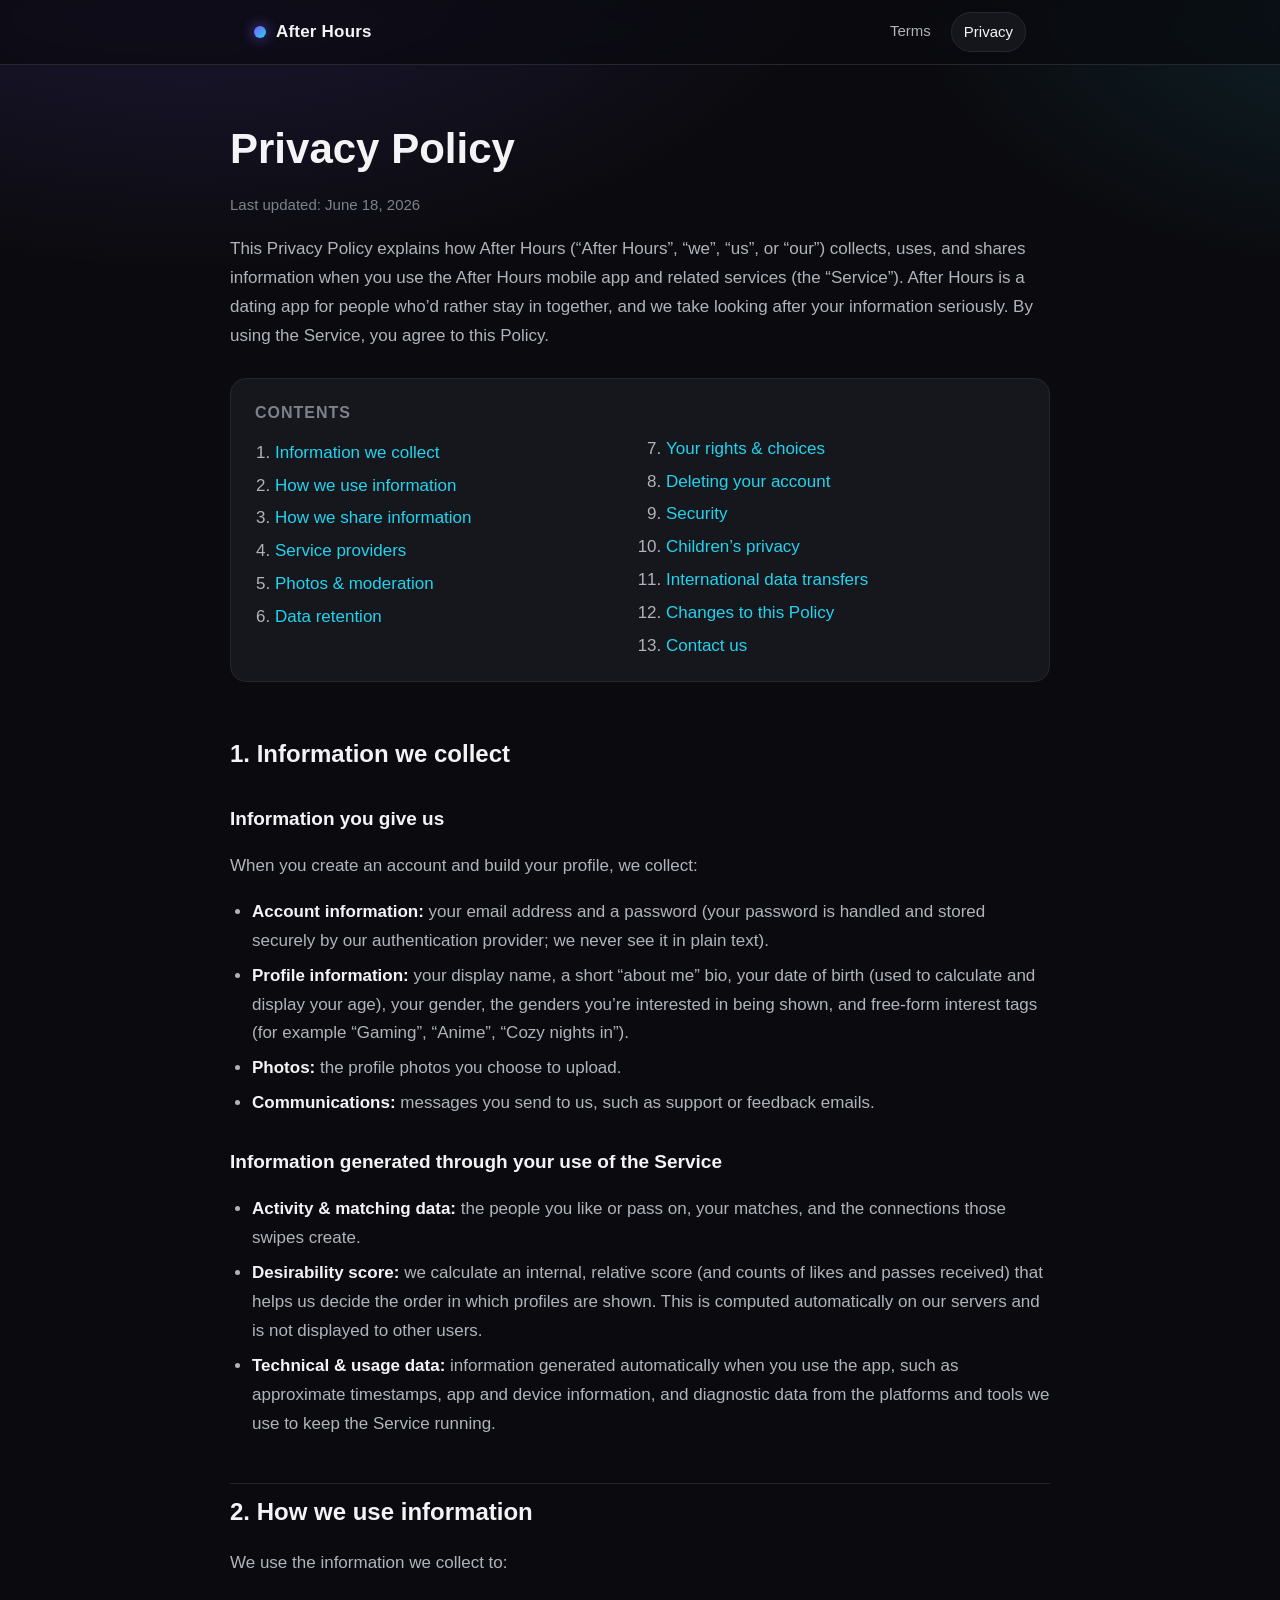
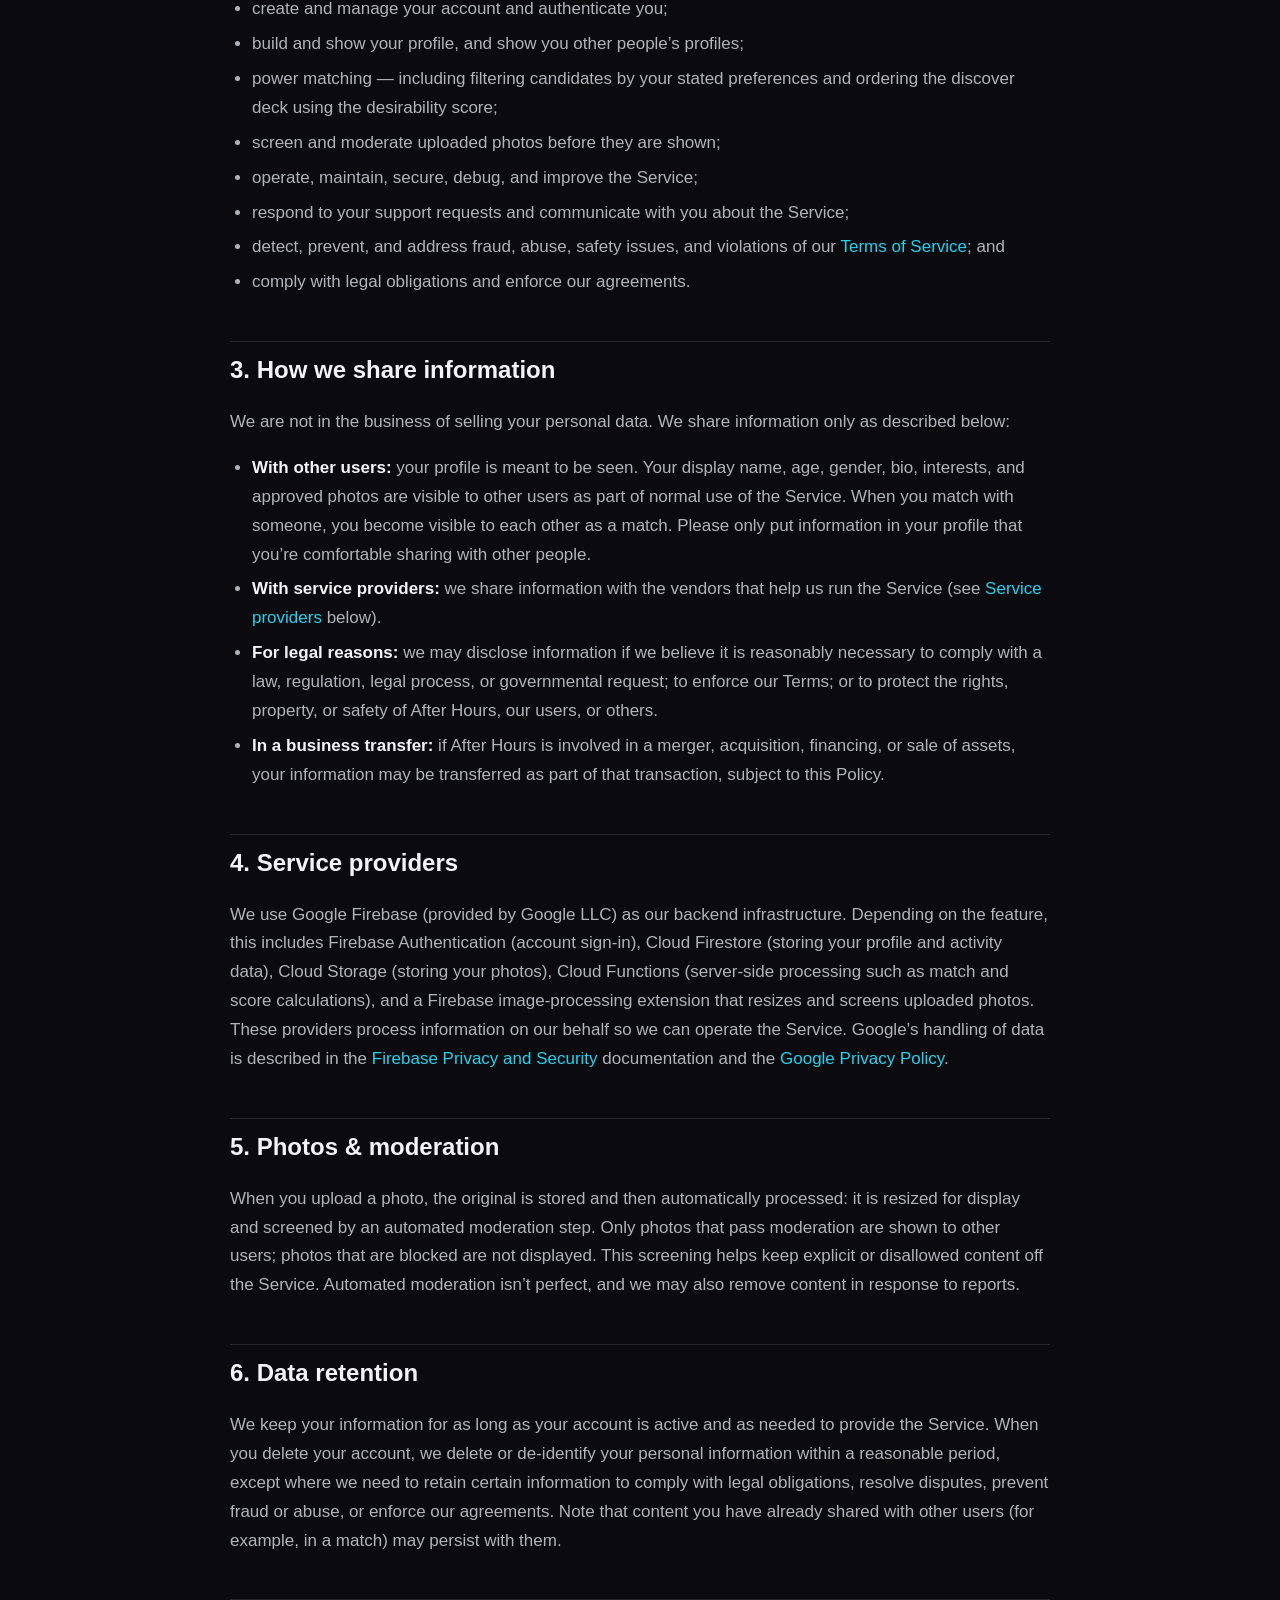
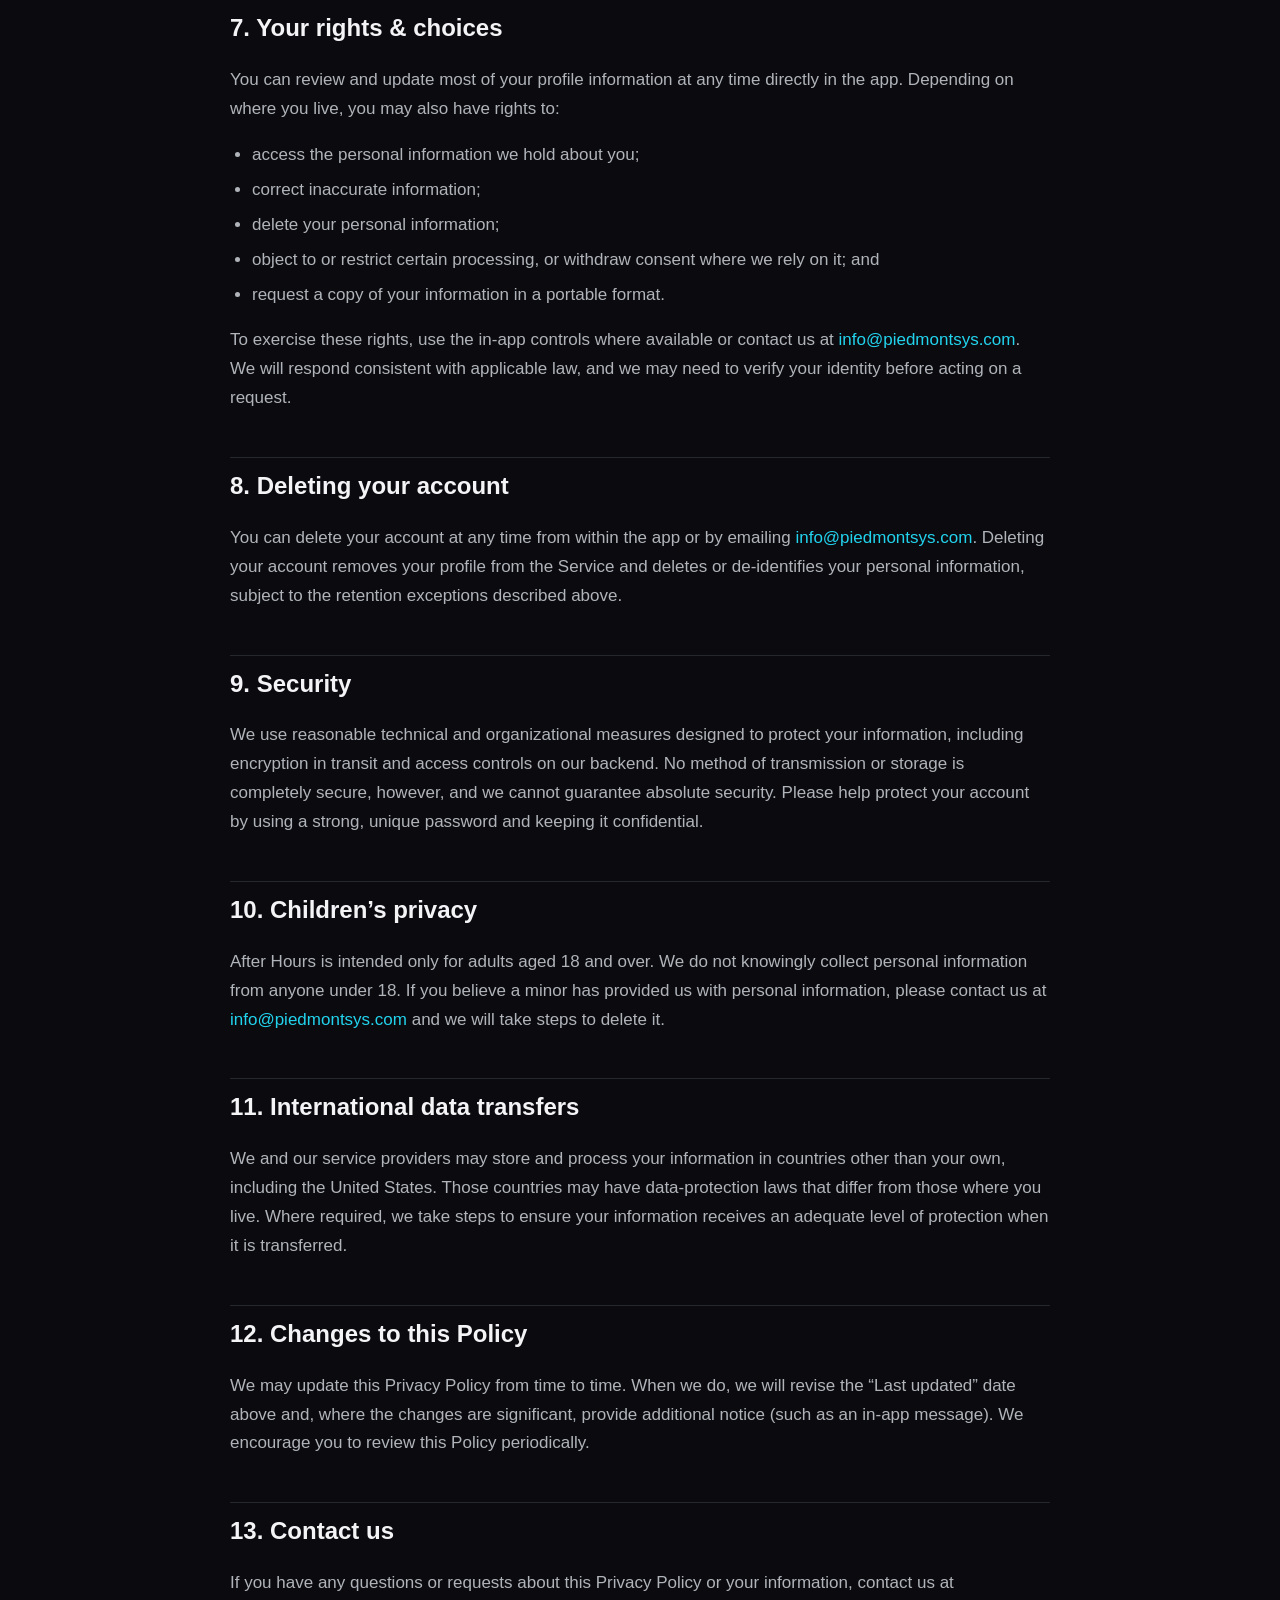
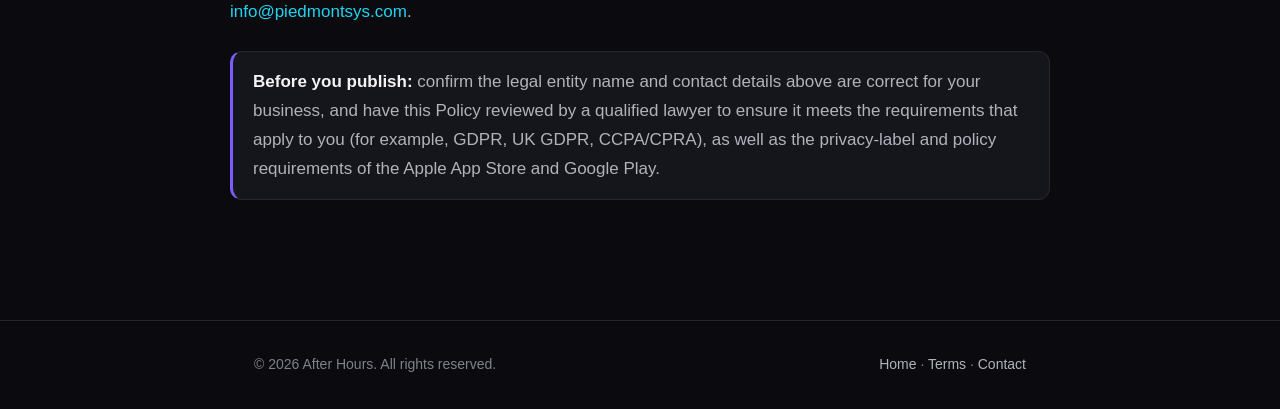
==== privacy.html @ 9568c4ad "Add Terms of Service and Privacy Policy pages for GitHub Pages Static site (no build step) for hosti" ====
<!DOCTYPE html>
<html lang="en">
  <head>
    <meta charset="UTF-8" />
    <meta name="viewport" content="width=device-width, initial-scale=1.0" />
    <title>Privacy Policy — After Hours</title>
    <meta
      name="description"
      content="The Privacy Policy for After Hours, the dating app for people who'd rather stay in together."
    />
    <link rel="stylesheet" href="styles.css" />
  </head>
  <body>
    <header class="site-header">
      <div class="wrap">
        <a class="brand" href="index.html">
          <span class="dot"></span>
          After Hours
        </a>
        <nav class="nav">
          <a href="terms.html">Terms</a>
          <a href="privacy.html" class="active">Privacy</a>
        </nav>
      </div>
    </header>

    <main class="wrap doc">
      <h1>Privacy Policy</h1>
      <p class="updated">Last updated: June 18, 2026</p>
      <p class="intro">
        This Privacy Policy explains how After Hours (&ldquo;After Hours&rdquo;,
        &ldquo;we&rdquo;, &ldquo;us&rdquo;, or &ldquo;our&rdquo;) collects, uses,
        and shares information when you use the After Hours mobile app and
        related services (the &ldquo;Service&rdquo;). After Hours is a dating app
        for people who&rsquo;d rather stay in together, and we take looking after
        your information seriously. By using the Service, you agree to this
        Policy.
      </p>

      <nav class="toc" aria-label="Table of contents">
        <h2>Contents</h2>
        <ol>
          <li><a href="#collect">Information we collect</a></li>
          <li><a href="#use">How we use information</a></li>
          <li><a href="#share">How we share information</a></li>
          <li><a href="#providers">Service providers</a></li>
          <li><a href="#photos">Photos &amp; moderation</a></li>
          <li><a href="#retention">Data retention</a></li>
          <li><a href="#rights">Your rights &amp; choices</a></li>
          <li><a href="#delete">Deleting your account</a></li>
          <li><a href="#security">Security</a></li>
          <li><a href="#children">Children&rsquo;s privacy</a></li>
          <li><a href="#international">International data transfers</a></li>
          <li><a href="#changes">Changes to this Policy</a></li>
          <li><a href="#contact">Contact us</a></li>
        </ol>
      </nav>

      <h2 id="collect">1. Information we collect</h2>

      <h3>Information you give us</h3>
      <p>
        When you create an account and build your profile, we collect:
      </p>
      <ul>
        <li>
          <strong>Account information:</strong> your email address and a
          password (your password is handled and stored securely by our
          authentication provider; we never see it in plain text).
        </li>
        <li>
          <strong>Profile information:</strong> your display name, a short
          &ldquo;about me&rdquo; bio, your date of birth (used to calculate and
          display your age), your gender, the genders you&rsquo;re interested in
          being shown, and free-form interest tags (for example
          &ldquo;Gaming&rdquo;, &ldquo;Anime&rdquo;, &ldquo;Cozy nights
          in&rdquo;).
        </li>
        <li>
          <strong>Photos:</strong> the profile photos you choose to upload.
        </li>
        <li>
          <strong>Communications:</strong> messages you send to us, such as
          support or feedback emails.
        </li>
      </ul>

      <h3>Information generated through your use of the Service</h3>
      <ul>
        <li>
          <strong>Activity &amp; matching data:</strong> the people you like or
          pass on, your matches, and the connections those swipes create.
        </li>
        <li>
          <strong>Desirability score:</strong> we calculate an internal,
          relative score (and counts of likes and passes received) that helps us
          decide the order in which profiles are shown. This is computed
          automatically on our servers and is not displayed to other users.
        </li>
        <li>
          <strong>Technical &amp; usage data:</strong> information generated
          automatically when you use the app, such as approximate timestamps,
          app and device information, and diagnostic data from the platforms and
          tools we use to keep the Service running.
        </li>
      </ul>

      <h2 id="use">2. How we use information</h2>
      <p>We use the information we collect to:</p>
      <ul>
        <li>create and manage your account and authenticate you;</li>
        <li>
          build and show your profile, and show you other people&rsquo;s
          profiles;
        </li>
        <li>
          power matching &mdash; including filtering candidates by your stated
          preferences and ordering the discover deck using the desirability
          score;
        </li>
        <li>screen and moderate uploaded photos before they are shown;</li>
        <li>
          operate, maintain, secure, debug, and improve the Service;
        </li>
        <li>
          respond to your support requests and communicate with you about the
          Service;
        </li>
        <li>
          detect, prevent, and address fraud, abuse, safety issues, and
          violations of our <a href="terms.html">Terms of Service</a>; and
        </li>
        <li>comply with legal obligations and enforce our agreements.</li>
      </ul>

      <h2 id="share">3. How we share information</h2>
      <p>We are not in the business of selling your personal data. We share information only as described below:</p>
      <ul>
        <li>
          <strong>With other users:</strong> your profile is meant to be seen.
          Your display name, age, gender, bio, interests, and approved photos
          are visible to other users as part of normal use of the Service. When
          you match with someone, you become visible to each other as a match.
          Please only put information in your profile that you&rsquo;re
          comfortable sharing with other people.
        </li>
        <li>
          <strong>With service providers:</strong> we share information with the
          vendors that help us run the Service (see
          <a href="#providers">Service providers</a> below).
        </li>
        <li>
          <strong>For legal reasons:</strong> we may disclose information if we
          believe it is reasonably necessary to comply with a law, regulation,
          legal process, or governmental request; to enforce our Terms; or to
          protect the rights, property, or safety of After Hours, our users, or
          others.
        </li>
        <li>
          <strong>In a business transfer:</strong> if After Hours is involved in
          a merger, acquisition, financing, or sale of assets, your information
          may be transferred as part of that transaction, subject to this
          Policy.
        </li>
      </ul>

      <h2 id="providers">4. Service providers</h2>
      <p>
        We use Google Firebase (provided by Google LLC) as our backend
        infrastructure. Depending on the feature, this includes Firebase
        Authentication (account sign-in), Cloud Firestore (storing your profile
        and activity data), Cloud Storage (storing your photos), Cloud Functions
        (server-side processing such as match and score calculations), and a
        Firebase image-processing extension that resizes and screens uploaded
        photos. These providers process information on our behalf so we can
        operate the Service. Google&rsquo;s handling of data is described in the
        <a
          href="https://firebase.google.com/support/privacy"
          target="_blank"
          rel="noopener"
          >Firebase Privacy and Security</a
        >
        documentation and the
        <a
          href="https://policies.google.com/privacy"
          target="_blank"
          rel="noopener"
          >Google Privacy Policy</a
        >.
      </p>

      <h2 id="photos">5. Photos &amp; moderation</h2>
      <p>
        When you upload a photo, the original is stored and then automatically
        processed: it is resized for display and screened by an automated
        moderation step. Only photos that pass moderation are shown to other
        users; photos that are blocked are not displayed. This screening helps
        keep explicit or disallowed content off the Service. Automated
        moderation isn&rsquo;t perfect, and we may also remove content in
        response to reports.
      </p>

      <h2 id="retention">6. Data retention</h2>
      <p>
        We keep your information for as long as your account is active and as
        needed to provide the Service. When you delete your account, we delete
        or de-identify your personal information within a reasonable period,
        except where we need to retain certain information to comply with legal
        obligations, resolve disputes, prevent fraud or abuse, or enforce our
        agreements. Note that content you have already shared with other users
        (for example, in a match) may persist with them.
      </p>

      <h2 id="rights">7. Your rights &amp; choices</h2>
      <p>
        You can review and update most of your profile information at any time
        directly in the app. Depending on where you live, you may also have
        rights to:
      </p>
      <ul>
        <li>access the personal information we hold about you;</li>
        <li>correct inaccurate information;</li>
        <li>delete your personal information;</li>
        <li>
          object to or restrict certain processing, or withdraw consent where we
          rely on it; and
        </li>
        <li>
          request a copy of your information in a portable format.
        </li>
      </ul>
      <p>
        To exercise these rights, use the in-app controls where available or
        contact us at
        <a href="mailto:info@piedmontsys.com">info@piedmontsys.com</a>. We will
        respond consistent with applicable law, and we may need to verify your
        identity before acting on a request.
      </p>

      <h2 id="delete">8. Deleting your account</h2>
      <p>
        You can delete your account at any time from within the app or by
        emailing
        <a href="mailto:info@piedmontsys.com">info@piedmontsys.com</a>. Deleting
        your account removes your profile from the Service and deletes or
        de-identifies your personal information, subject to the retention
        exceptions described above.
      </p>

      <h2 id="security">9. Security</h2>
      <p>
        We use reasonable technical and organizational measures designed to
        protect your information, including encryption in transit and access
        controls on our backend. No method of transmission or storage is
        completely secure, however, and we cannot guarantee absolute security.
        Please help protect your account by using a strong, unique password and
        keeping it confidential.
      </p>

      <h2 id="children">10. Children&rsquo;s privacy</h2>
      <p>
        After Hours is intended only for adults aged 18 and over. We do not
        knowingly collect personal information from anyone under 18. If you
        believe a minor has provided us with personal information, please contact
        us at
        <a href="mailto:info@piedmontsys.com">info@piedmontsys.com</a> and we
        will take steps to delete it.
      </p>

      <h2 id="international">11. International data transfers</h2>
      <p>
        We and our service providers may store and process your information in
        countries other than your own, including the United States. Those
        countries may have data-protection laws that differ from those where you
        live. Where required, we take steps to ensure your information receives
        an adequate level of protection when it is transferred.
      </p>

      <h2 id="changes">12. Changes to this Policy</h2>
      <p>
        We may update this Privacy Policy from time to time. When we do, we will
        revise the &ldquo;Last updated&rdquo; date above and, where the changes
        are significant, provide additional notice (such as an in-app message).
        We encourage you to review this Policy periodically.
      </p>

      <h2 id="contact">13. Contact us</h2>
      <p>
        If you have any questions or requests about this Privacy Policy or your
        information, contact us at
        <a href="mailto:info@piedmontsys.com">info@piedmontsys.com</a>.
      </p>

      <div class="callout">
        <strong>Before you publish:</strong> confirm the legal entity name and
        contact details above are correct for your business, and have this
        Policy reviewed by a qualified lawyer to ensure it meets the
        requirements that apply to you (for example, GDPR, UK GDPR, CCPA/CPRA),
        as well as the privacy-label and policy requirements of the Apple App
        Store and Google Play.
      </div>
    </main>

    <footer class="site-footer">
      <div class="wrap">
        <span>&copy; <span id="year"></span> After Hours. All rights reserved.</span>
        <span>
          <a href="index.html">Home</a> &middot;
          <a href="terms.html">Terms</a> &middot;
          <a href="mailto:info@piedmontsys.com">Contact</a>
        </span>
      </div>
    </footer>

    <script>
      document.getElementById("year").textContent = new Date().getFullYear();
    </script>
  </body>
</html>
---- styles.css ----
/* After Hours — shared styles for the legal pages (Terms & Privacy).
   Dark, cozy, late-night identity: violet primary + neon-cyan accent. */

:root {
  --primary: #7c5cfc; /* violet — the late-night "After Hours" identity */
  --accent: #22d3ee; /* neon cyan glow */
  --success: #2bbf7e;

  --bg: #0b0b0f;
  --bg-elevated: #15151c;
  --bg-card: #16161d;
  --border: #26262f;

  --text: #f4f4f7;
  --text-secondary: #b0b4ba;
  --text-muted: #7e828b;

  --max-width: 820px;
  --radius: 16px;

  --font-sans: -apple-system, BlinkMacSystemFont, "Segoe UI", Roboto, Helvetica,
    Arial, "Apple Color Emoji", "Segoe UI Emoji", sans-serif;
}

* {
  box-sizing: border-box;
}

html {
  scroll-behavior: smooth;
}

body {
  margin: 0;
  background-color: var(--bg);
  background-image: radial-gradient(
      1100px 600px at 15% -10%,
      rgba(124, 92, 252, 0.18),
      transparent 60%
    ),
    radial-gradient(
      900px 500px at 110% 0%,
      rgba(34, 211, 238, 0.12),
      transparent 55%
    );
  background-attachment: fixed;
  color: var(--text);
  font-family: var(--font-sans);
  font-size: 17px;
  line-height: 1.7;
  -webkit-font-smoothing: antialiased;
  text-rendering: optimizeLegibility;
}

a {
  color: var(--accent);
  text-decoration: none;
}

a:hover {
  text-decoration: underline;
}

.wrap {
  max-width: var(--max-width);
  margin: 0 auto;
  padding: 0 24px;
}

/* ---- Site header / nav ---- */
.site-header {
  position: sticky;
  top: 0;
  z-index: 10;
  backdrop-filter: saturate(140%) blur(10px);
  background: rgba(11, 11, 15, 0.72);
  border-bottom: 1px solid var(--border);
}

.site-header .wrap {
  display: flex;
  align-items: center;
  justify-content: space-between;
  gap: 16px;
  height: 64px;
}

.brand {
  display: inline-flex;
  align-items: center;
  gap: 10px;
  font-weight: 700;
  letter-spacing: 0.2px;
  color: var(--text);
}

.brand:hover {
  text-decoration: none;
}

.brand .dot {
  width: 12px;
  height: 12px;
  border-radius: 50%;
  background: linear-gradient(135deg, var(--primary), var(--accent));
  box-shadow: 0 0 14px rgba(124, 92, 252, 0.8);
}

.nav {
  display: flex;
  gap: 8px;
  flex-wrap: wrap;
}

.nav a {
  color: var(--text-secondary);
  padding: 6px 12px;
  border-radius: 999px;
  font-size: 15px;
}

.nav a:hover {
  color: var(--text);
  background: var(--bg-elevated);
  text-decoration: none;
}

.nav a.active {
  color: var(--text);
  background: var(--bg-elevated);
  border: 1px solid var(--border);
}

/* ---- Hero (landing page) ---- */
.hero {
  text-align: center;
  padding: 80px 0 32px;
}

.hero .eyebrow {
  text-transform: uppercase;
  letter-spacing: 2px;
  font-size: 13px;
  color: var(--accent);
  margin: 0 0 16px;
}

.hero h1 {
  font-size: clamp(34px, 6vw, 54px);
  line-height: 1.1;
  margin: 0 0 16px;
  background: linear-gradient(135deg, #ffffff, #c8bcff 55%, var(--accent));
  -webkit-background-clip: text;
  background-clip: text;
  color: transparent;
}

.hero p {
  color: var(--text-secondary);
  max-width: 560px;
  margin: 0 auto;
  font-size: 19px;
}

/* ---- Cards (landing page) ---- */
.cards {
  display: grid;
  grid-template-columns: repeat(auto-fit, minmax(260px, 1fr));
  gap: 20px;
  padding: 24px 0 64px;
}

.card {
  display: block;
  background: var(--bg-card);
  border: 1px solid var(--border);
  border-radius: var(--radius);
  padding: 28px;
  transition: transform 0.15s ease, border-color 0.15s ease;
}

.card:hover {
  text-decoration: none;
  transform: translateY(-3px);
  border-color: var(--primary);
}

.card h2 {
  margin: 0 0 8px;
  font-size: 22px;
  color: var(--text);
}

.card p {
  margin: 0 0 14px;
  color: var(--text-secondary);
  font-size: 16px;
}

.card .arrow {
  color: var(--accent);
  font-weight: 600;
}

/* ---- Legal document pages ---- */
.doc {
  padding: 48px 0 96px;
}

.doc h1 {
  font-size: clamp(30px, 5vw, 42px);
  margin: 0 0 8px;
}

.doc .updated {
  color: var(--text-muted);
  font-size: 15px;
  margin: 0 0 8px;
}

.doc .intro {
  color: var(--text-secondary);
}

.doc h2 {
  margin: 44px 0 12px;
  font-size: 24px;
  scroll-margin-top: 84px;
  padding-top: 8px;
  border-top: 1px solid var(--border);
}

.doc h2:first-of-type {
  border-top: none;
}

.doc h3 {
  margin: 28px 0 8px;
  font-size: 19px;
  color: var(--text);
}

.doc p,
.doc li {
  color: var(--text-secondary);
}

.doc strong {
  color: var(--text);
}

.doc ul {
  padding-left: 22px;
}

.doc li {
  margin: 6px 0;
}

.callout {
  background: var(--bg-elevated);
  border: 1px solid var(--border);
  border-left: 3px solid var(--primary);
  border-radius: 12px;
  padding: 16px 20px;
  margin: 24px 0;
  color: var(--text-secondary);
}

/* ---- Table of contents ---- */
.toc {
  background: var(--bg-card);
  border: 1px solid var(--border);
  border-radius: var(--radius);
  padding: 20px 24px;
  margin: 28px 0 8px;
}

.toc h2 {
  border: none;
  margin: 0 0 8px;
  padding: 0;
  font-size: 16px;
  text-transform: uppercase;
  letter-spacing: 1px;
  color: var(--text-muted);
}

.toc ol {
  margin: 0;
  padding-left: 20px;
  columns: 2;
  column-gap: 32px;
}

.toc li {
  margin: 4px 0;
}

/* ---- Footer ---- */
.site-footer {
  border-top: 1px solid var(--border);
  padding: 32px 0;
  color: var(--text-muted);
  font-size: 14px;
}

.site-footer .wrap {
  display: flex;
  flex-wrap: wrap;
  gap: 12px;
  align-items: center;
  justify-content: space-between;
}

.site-footer a {
  color: var(--text-secondary);
}

@media (max-width: 600px) {
  body {
    font-size: 16px;
  }
  .toc ol {
    columns: 1;
  }
  .hero {
    padding-top: 56px;
  }
}
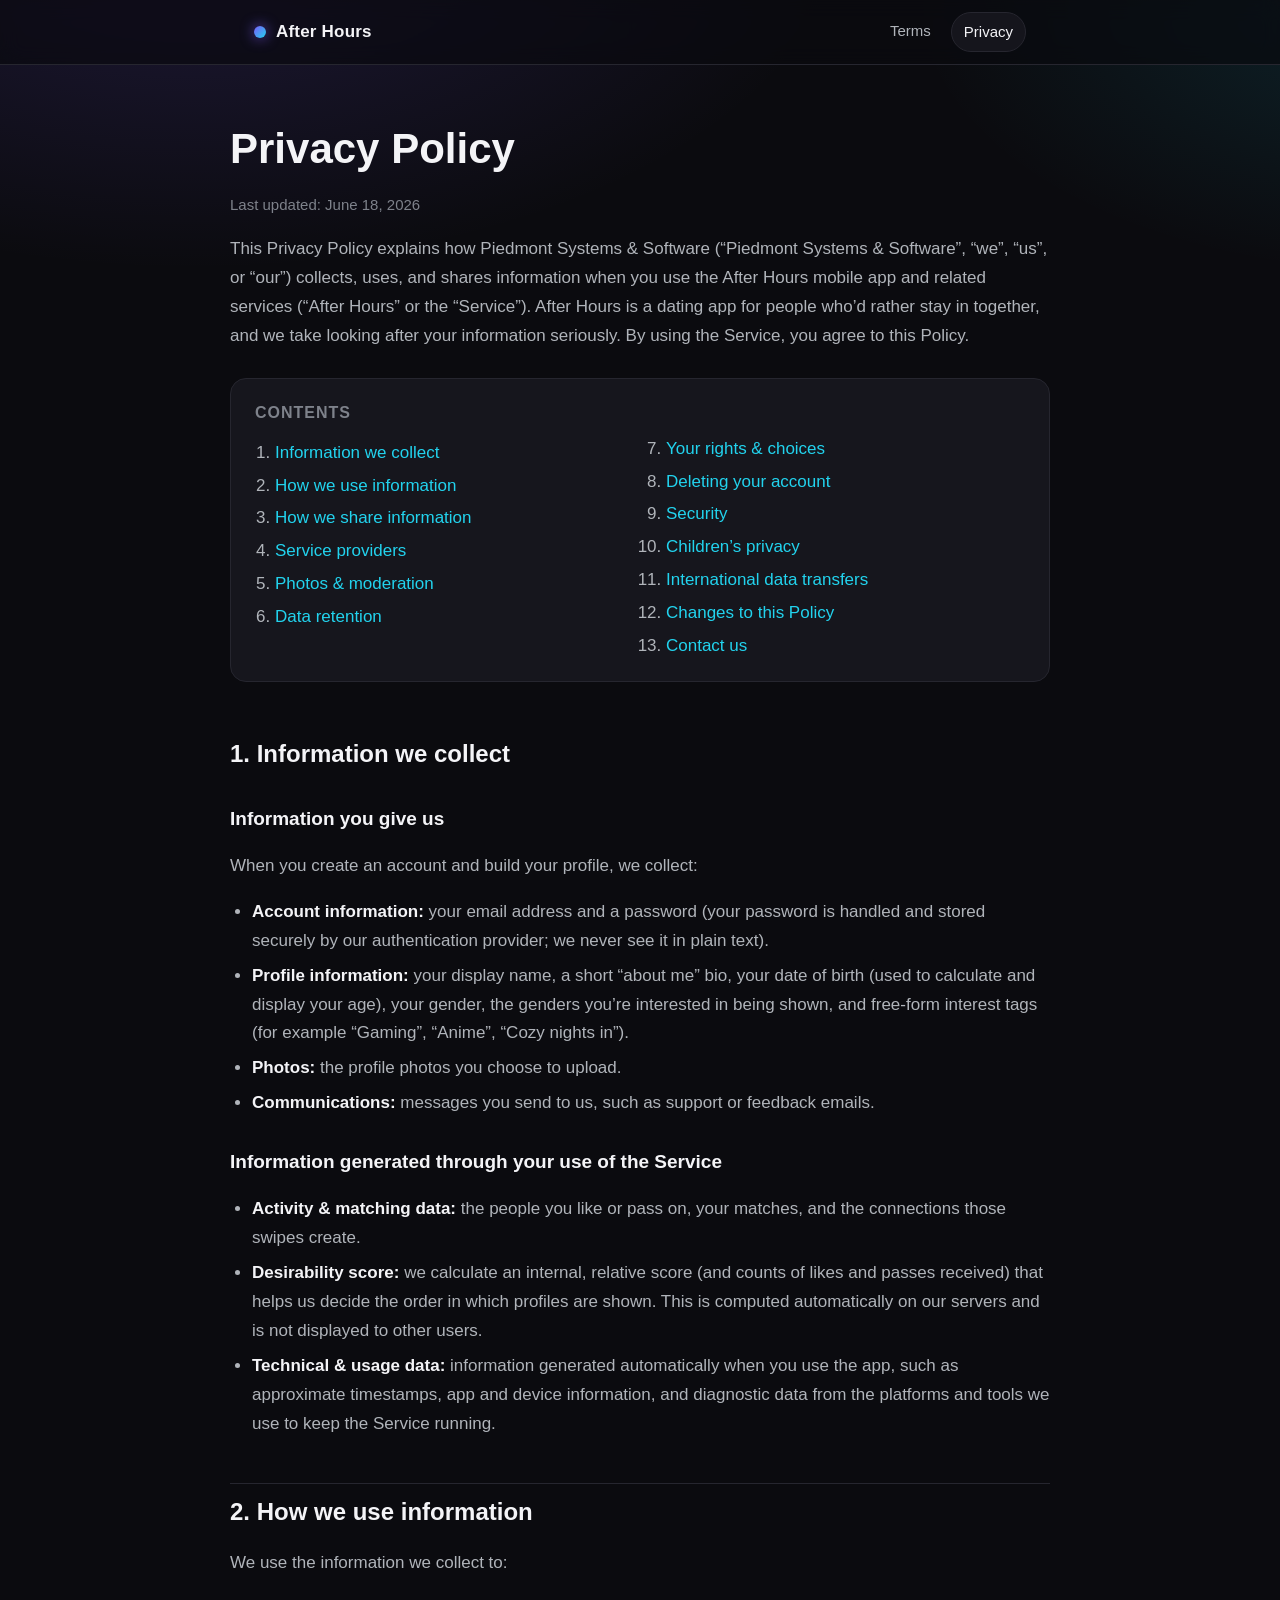
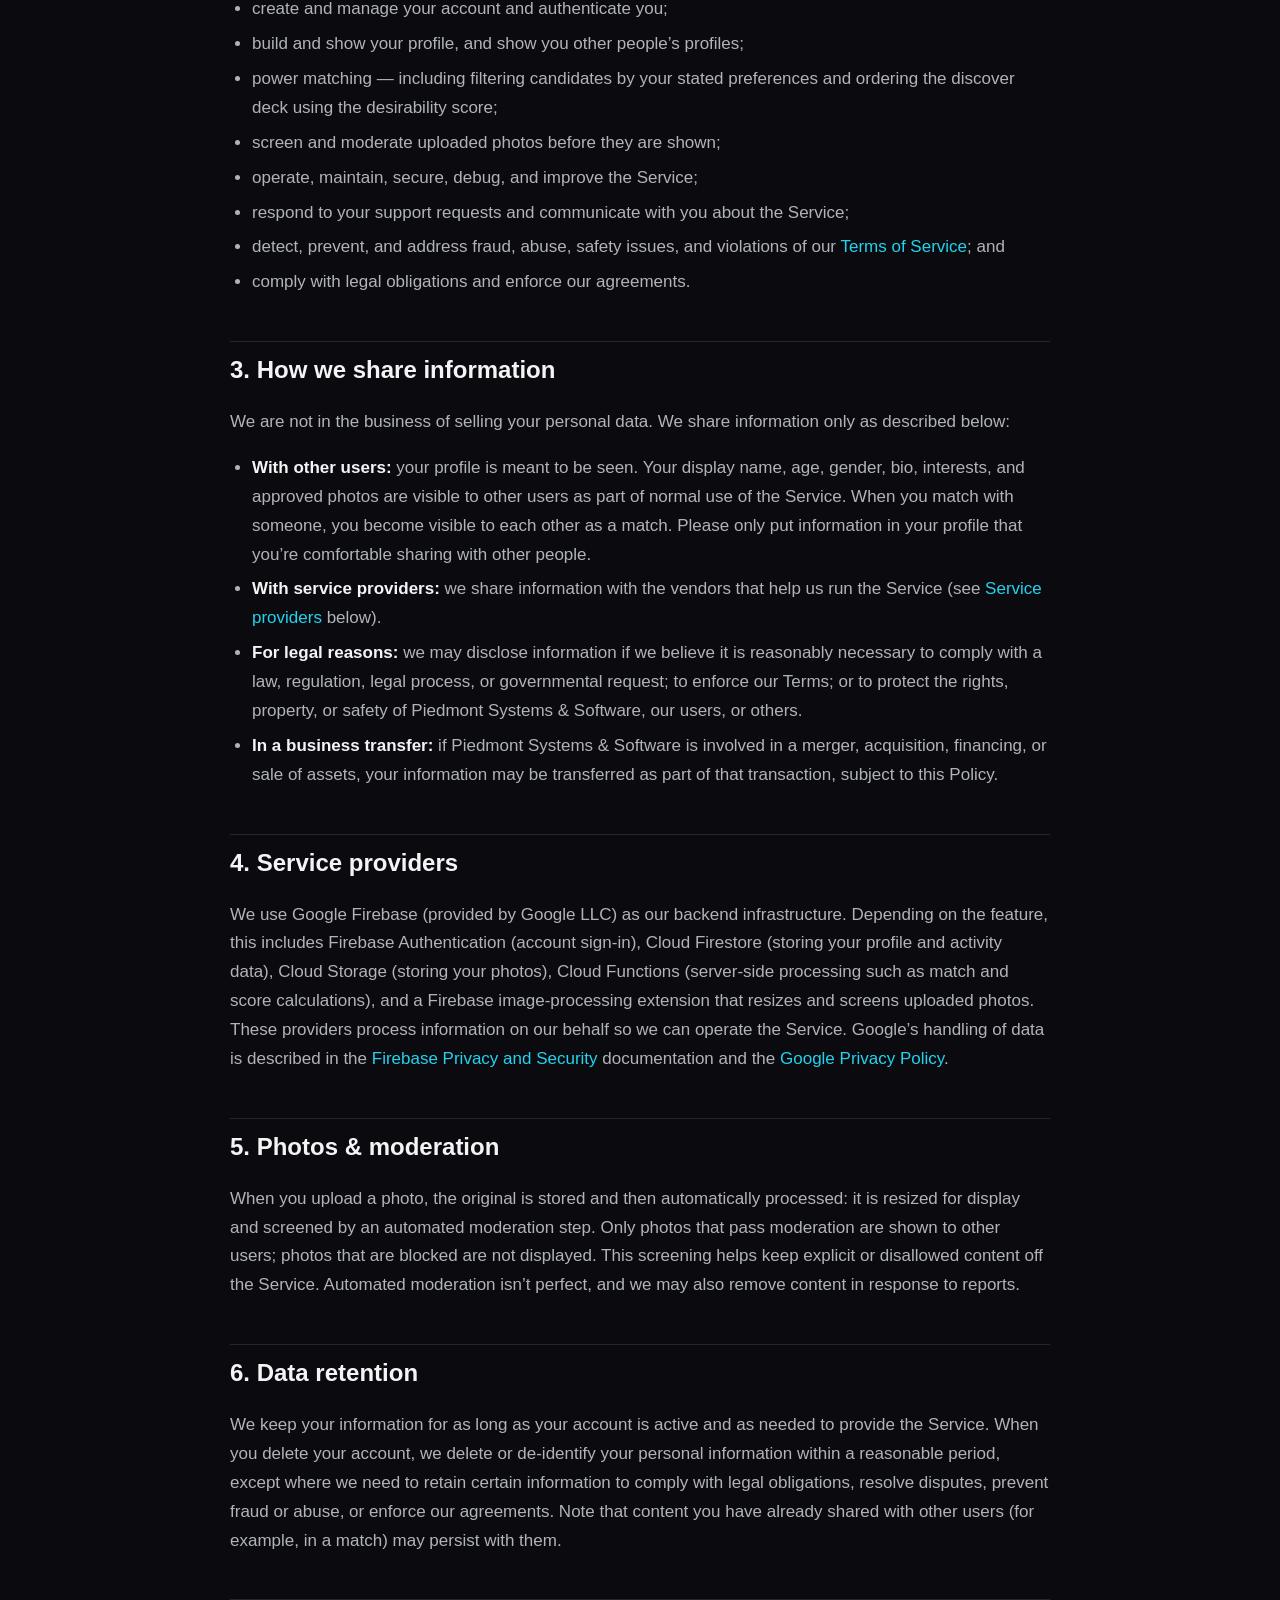
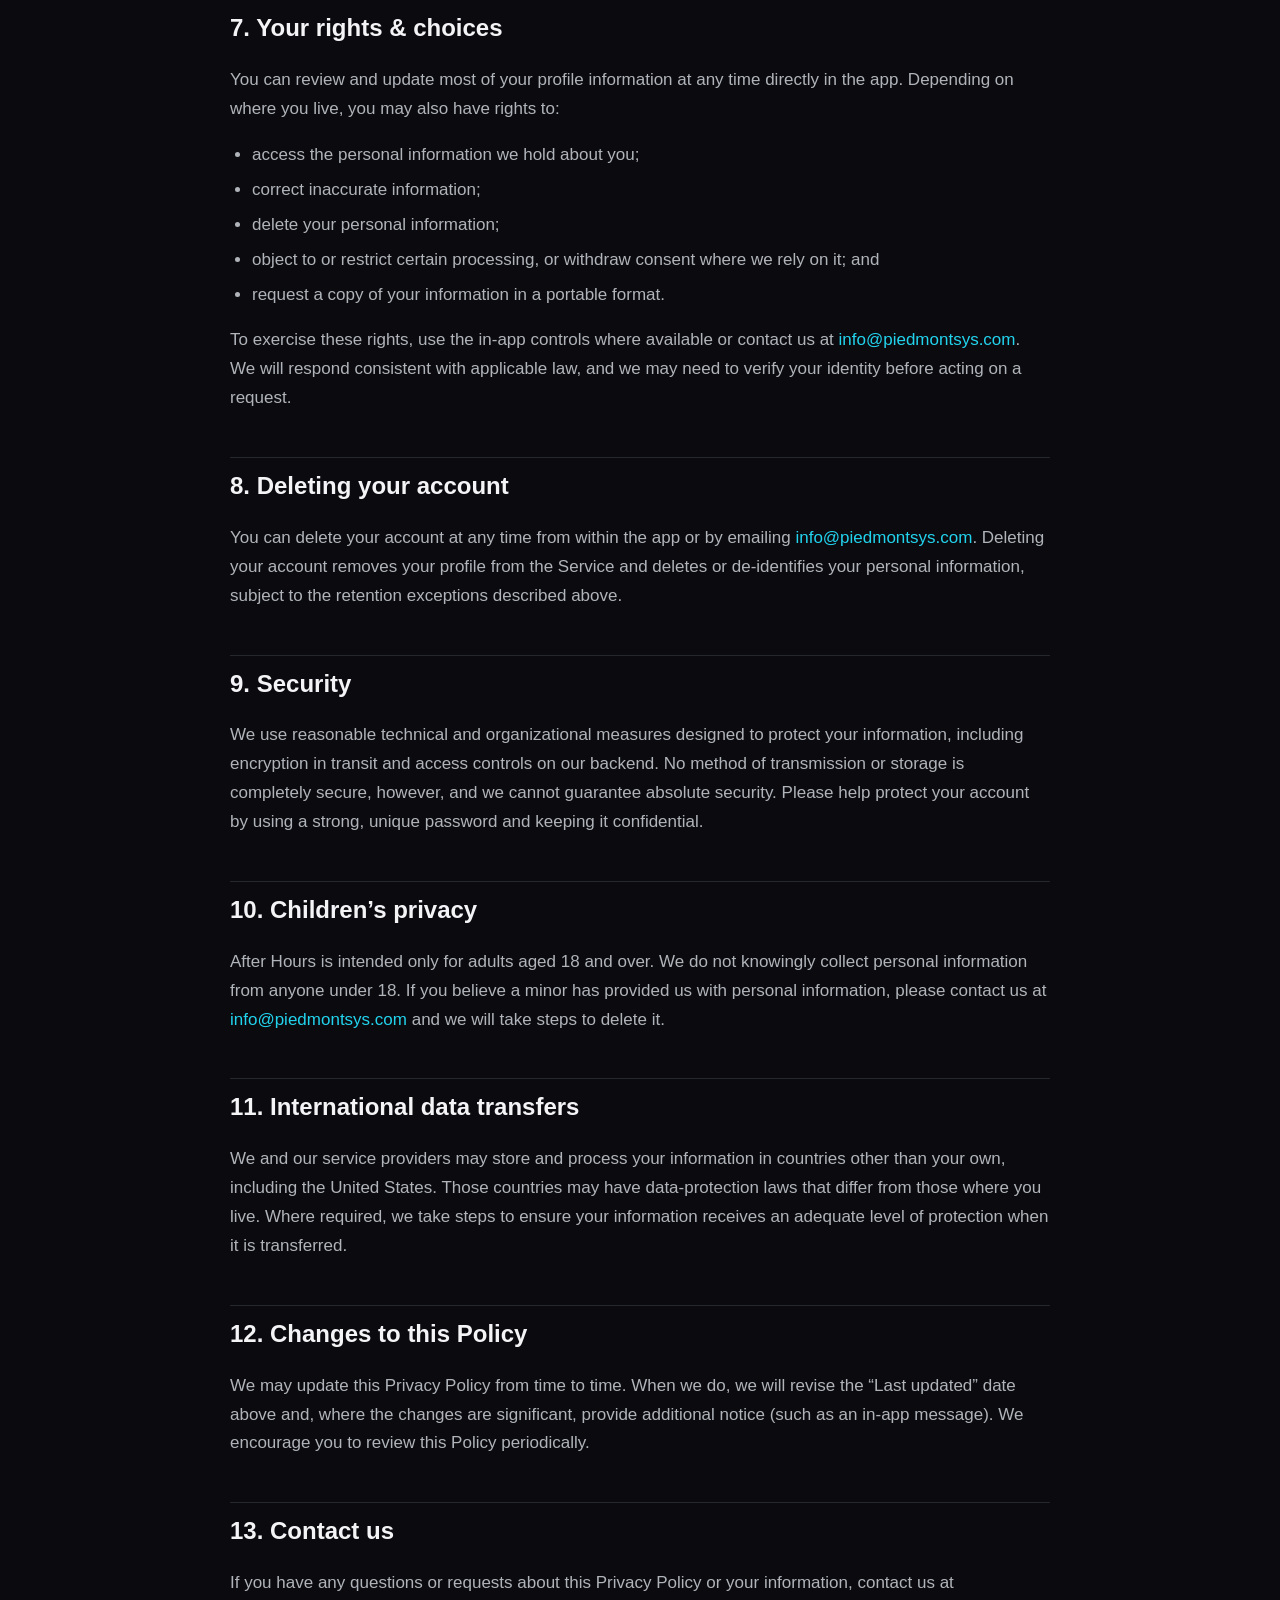
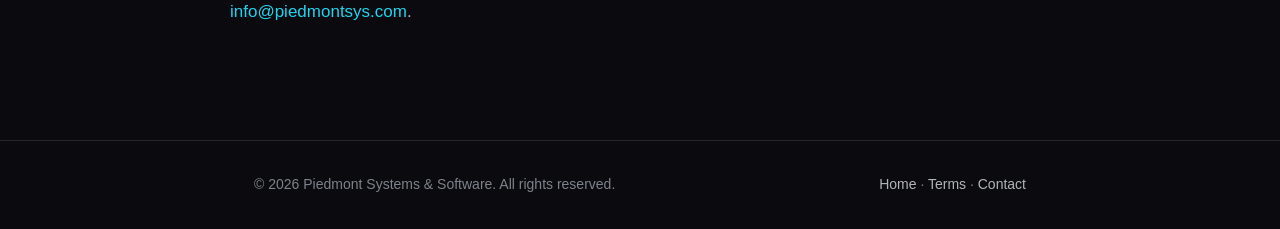
==== commit 2a6d413b: "Fill in legal entity (Piedmont Systems & Software) and NC governing law - Name Piedmont Systems & So" ====
--- a/privacy.html
+++ b/privacy.html
@@ -28,10 +28,12 @@
       <h1>Privacy Policy</h1>
       <p class="updated">Last updated: June 18, 2026</p>
       <p class="intro">
-        This Privacy Policy explains how After Hours (&ldquo;After Hours&rdquo;,
-        &ldquo;we&rdquo;, &ldquo;us&rdquo;, or &ldquo;our&rdquo;) collects, uses,
-        and shares information when you use the After Hours mobile app and
-        related services (the &ldquo;Service&rdquo;). After Hours is a dating app
+        This Privacy Policy explains how Piedmont Systems &amp; Software
+        (&ldquo;Piedmont Systems &amp; Software&rdquo;, &ldquo;we&rdquo;,
+        &ldquo;us&rdquo;, or &ldquo;our&rdquo;) collects, uses, and shares
+        information when you use the After Hours mobile app and related services
+        (&ldquo;After Hours&rdquo; or the &ldquo;Service&rdquo;). After Hours is
+        a dating app
         for people who&rsquo;d rather stay in together, and we take looking after
         your information seriously. By using the Service, you agree to this
         Policy.
@@ -153,12 +155,13 @@
           <strong>For legal reasons:</strong> we may disclose information if we
           believe it is reasonably necessary to comply with a law, regulation,
           legal process, or governmental request; to enforce our Terms; or to
-          protect the rights, property, or safety of After Hours, our users, or
-          others.
-        </li>
-        <li>
-          <strong>In a business transfer:</strong> if After Hours is involved in
-          a merger, acquisition, financing, or sale of assets, your information
+          protect the rights, property, or safety of Piedmont Systems &amp;
+          Software, our users, or others.
+        </li>
+        <li>
+          <strong>In a business transfer:</strong> if Piedmont Systems &amp;
+          Software is involved in a merger, acquisition, financing, or sale of
+          assets, your information
           may be transferred as part of that transaction, subject to this
           Policy.
         </li>
@@ -290,20 +293,11 @@
         information, contact us at
         <a href="mailto:info@piedmontsys.com">info@piedmontsys.com</a>.
       </p>
-
-      <div class="callout">
-        <strong>Before you publish:</strong> confirm the legal entity name and
-        contact details above are correct for your business, and have this
-        Policy reviewed by a qualified lawyer to ensure it meets the
-        requirements that apply to you (for example, GDPR, UK GDPR, CCPA/CPRA),
-        as well as the privacy-label and policy requirements of the Apple App
-        Store and Google Play.
-      </div>
     </main>
 
     <footer class="site-footer">
       <div class="wrap">
-        <span>&copy; <span id="year"></span> After Hours. All rights reserved.</span>
+        <span>&copy; <span id="year"></span> Piedmont Systems &amp; Software. All rights reserved.</span>
         <span>
           <a href="index.html">Home</a> &middot;
           <a href="terms.html">Terms</a> &middot;
